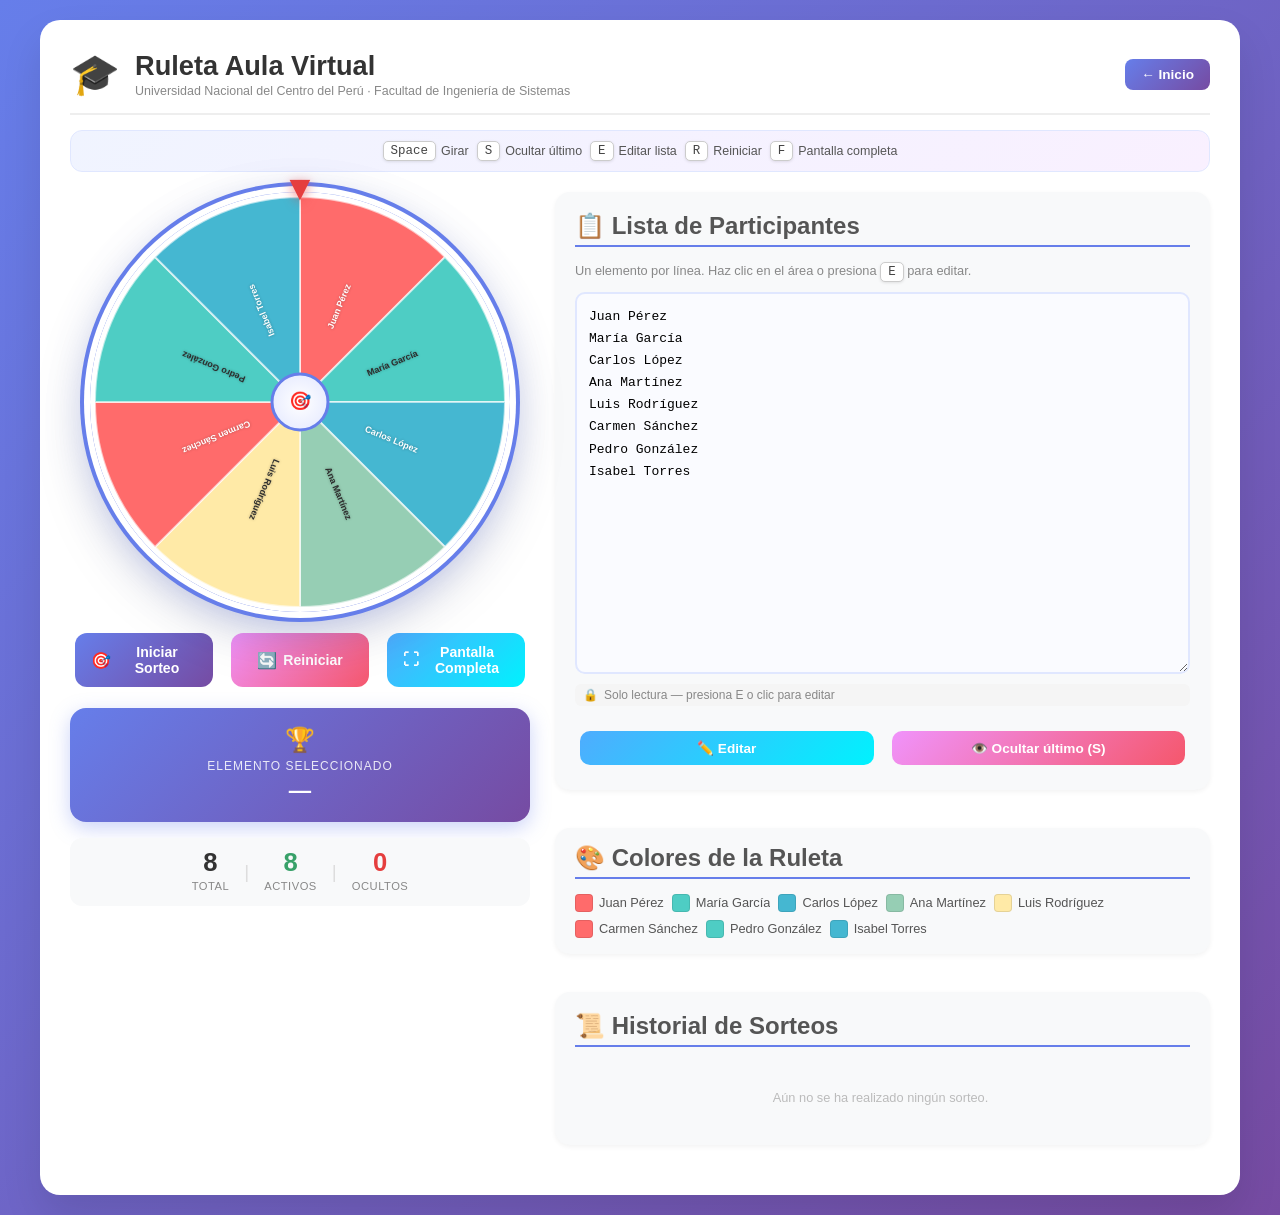
==== ruleta.html @ 3b52b74c "RULETA" ====
<!DOCTYPE html>
<html lang="es">
<head>
    <meta charset="UTF-8">
    <meta name="viewport" content="width=device-width, initial-scale=1.0">
    <title>Ruleta Aula Virtual - UNCP</title>
    <link rel="stylesheet" href="css/style.css">
    <link rel="stylesheet" href="css/ruleta.css">
</head>
<body>
    <div class="container" id="contenedorPrincipal">

        <!-- ENCABEZADO -->
        <header class="encabezado">
            <div class="encabezado-logo">🎓</div>
            <div class="encabezado-texto">
                <h1>Ruleta Aula Virtual</h1>
                <p class="subtitle">Universidad Nacional del Centro del Perú · Facultad de Ingeniería de Sistemas</p>
            </div>
            <a href="index.html" class="btn-volver" title="Volver al inicio">← Inicio</a>
        </header>

        <!-- ATAJOS DE TECLADO -->
        <div class="panel-atajos">
            <span class="atajo"><kbd>Space</kbd> Girar</span>
            <span class="atajo"><kbd>S</kbd> Ocultar último</span>
            <span class="atajo"><kbd>E</kbd> Editar lista</span>
            <span class="atajo"><kbd>R</kbd> Reiniciar</span>
            <span class="atajo"><kbd>F</kbd> Pantalla completa</span>
        </div>

        <!-- LAYOUT PRINCIPAL -->
        <div class="layout-principal">

            <!-- COLUMNA IZQUIERDA: Ruleta -->
            <section class="columna-ruleta">
                <div class="ruleta-contenedor" id="contenedorRuleta" title="Haz clic para girar">
                    <!-- El triángulo indicador (puntero rojo) -->
                    <div class="puntero-triangulo" id="punteroTriangulo">▼</div>
                    <!-- Canvas de la ruleta -->
                    <canvas id="canvasRuleta" width="420" height="420"></canvas>
                    <!-- Overlay de clic -->
                    <div class="ruleta-overlay" id="overlayRuleta">
                        <span class="ruleta-overlay-icono">▶</span>
                    </div>
                </div>

                <!-- Botones de control -->
                <div class="controles-ruleta">
                    <button id="btnIniciar" class="btn-girar" onclick="iniciarGiro()">
                        <span class="btn-icono">🎯</span> Iniciar Sorteo
                    </button>
                    <button id="btnReiniciar" class="btn-reiniciar button-secondary" onclick="reiniciarRuleta()">
                        <span class="btn-icono">🔄</span> Reiniciar
                    </button>
                    <button id="btnPantallaCompleta" class="btn-pantalla button-info" onclick="alternarPantallaCompleta()">
                        <span class="btn-icono">⛶</span> Pantalla Completa
                    </button>
                </div>

                <!-- Panel de resultado -->
                <div class="panel-resultado" id="panelResultado">
                    <div class="resultado-icono">🏆</div>
                    <div class="resultado-etiqueta">Elemento Seleccionado</div>
                    <div class="resultado-nombre" id="textoResultado">—</div>
                </div>

                <!-- Contador de elementos -->
                <div class="panel-contador">
                    <div class="contador-item">
                        <span class="contador-num" id="numTotal">0</span>
                        <span class="contador-lbl">Total</span>
                    </div>
                    <div class="contador-separador">|</div>
                    <div class="contador-item">
                        <span class="contador-num contador-activos" id="numActivos">0</span>
                        <span class="contador-lbl">Activos</span>
                    </div>
                    <div class="contador-separador">|</div>
                    <div class="contador-item">
                        <span class="contador-num contador-ocultos" id="numOcultos">0</span>
                        <span class="contador-lbl">Ocultos</span>
                    </div>
                </div>
            </section>

            <!-- COLUMNA DERECHA: Lista de elementos -->
            <section class="columna-lista">
                <div class="card">
                    <h2>📋 Lista de Participantes</h2>
                    <p class="instruccion-textarea">
                        Un elemento por línea. Haz clic en el área o presiona <kbd>E</kbd> para editar.
                    </p>

                    <div class="form-group">
                        <div class="textarea-wrapper" id="wrapperTextarea">
                            <textarea
                                id="textareaElementos"
                                rows="16"
                                placeholder="Ingresa un nombre por línea:&#10;Juan Pérez&#10;María García&#10;Carlos López&#10;..."
                                readonly
                                onclick="habilitarEdicion()"
                            ></textarea>
                            <div class="textarea-estado" id="estadoTextarea">
                                <span id="iconoEstado">🔒</span>
                                <span id="textoEstado">Solo lectura — presiona E o clic para editar</span>
                            </div>
                        </div>
                    </div>

                    <div class="botones-lista">
                        <button onclick="habilitarEdicion()" class="button-info" title="Tecla E">
                            ✏️ Editar
                        </button>
                        <button onclick="ocultarUltimoSorteado()" class="button-secondary" title="Tecla S">
                            👁️ Ocultar último (S)
                        </button>
                    </div>
                </div>

                <!-- Leyenda de colores -->
                <div class="card card-leyenda">
                    <h2>🎨 Colores de la Ruleta</h2>
                    <div class="leyenda-colores" id="leyendaColores">
                        <!-- Se genera dinámicamente -->
                    </div>
                </div>

                <!-- Historial de sorteos -->
                <div class="card card-historial">
                    <h2>📜 Historial de Sorteos</h2>
                    <div class="historial-lista" id="historialLista">
                        <p class="historial-vacio">Aún no se ha realizado ningún sorteo.</p>
                    </div>
                </div>
            </section>
        </div>
    </div>

    <!-- Modal de resultado animado -->
    <div class="modal-resultado" id="modalResultado">
        <div class="modal-contenido" id="modalContenido">
            <div class="modal-confeti" id="modalConfeti">🎉</div>
            <div class="modal-titulo">¡Elemento Seleccionado!</div>
            <div class="modal-nombre" id="modalNombre"></div>
            <button class="modal-cerrar" onclick="cerrarModal()">Continuar →</button>
        </div>
    </div>

    <script src="js/ruleta.js"></script>
</body>
</html>
---- css/style.css ----
/* =========================================== */
/* ESTILOS GLOBALES COMPARTIDOS                */
/* Proyecto: Ruleta y Sorteo de Equipos        */
/* =========================================== */

/* Reset básico y configuración global */
* {
    margin: 0;
    padding: 0;
    box-sizing: border-box;
}

body {
    font-family: 'Segoe UI', Tahoma, Geneva, Verdana, sans-serif;
    background: linear-gradient(135deg, #667eea 0%, #764ba2 100%);
    min-height: 100vh;
    display: flex;
    justify-content: center;
    align-items: center;
    padding: 20px;
}

/* Contenedor principal de cada aplicación */
.container {
    max-width: 1200px;
    width: 100%;
    background: white;
    border-radius: 20px;
    box-shadow: 0 20px 40px rgba(0, 0, 0, 0.1);
    overflow: hidden;
    padding: 30px;
    transition: all 0.3s ease;
}

/* Títulos principales */
h1 {
    text-align: center;
    color: #333;
    margin-bottom: 10px;
    font-size: 2rem;
}

h2 {
    color: #555;
    margin-bottom: 15px;
    font-size: 1.5rem;
    border-bottom: 2px solid #667eea;
    padding-bottom: 5px;
}

/* Subtítulos */
.subtitle {
    text-align: center;
    color: #666;
    margin-bottom: 30px;
    font-size: 0.9rem;
}

/* =========================================== */
/* COMPONENTES DE FORMULARIO                   */
/* =========================================== */

textarea {
    width: 100%;
    padding: 12px;
    border: 2px solid #ddd;
    border-radius: 10px;
    font-size: 14px;
    font-family: monospace;
    resize: vertical;
    transition: border-color 0.3s, box-shadow 0.3s;
}

textarea:focus {
    outline: none;
    border-color: #667eea;
    box-shadow: 0 0 0 3px rgba(102, 126, 234, 0.1);
}

/* Grupos de formulario */
.form-group {
    margin-bottom: 20px;
}

.form-group label {
    display: block;
    margin-bottom: 8px;
    font-weight: 600;
    color: #333;
}

/* Botones generales */
button {
    background: linear-gradient(135deg, #667eea 0%, #764ba2 100%);
    color: white;
    border: none;
    padding: 12px 24px;
    border-radius: 10px;
    font-size: 16px;
    font-weight: 600;
    cursor: pointer;
    transition: transform 0.2s, box-shadow 0.2s;
    margin: 5px;
}

button:hover {
    transform: translateY(-2px);
    box-shadow: 0 5px 15px rgba(0, 0, 0, 0.2);
}

button:active {
    transform: translateY(0);
}

/* Botones secundarios */
.button-secondary {
    background: linear-gradient(135deg, #f093fb 0%, #f5576c 100%);
}

.button-info {
    background: linear-gradient(135deg, #4facfe 0%, #00f2fe 100%);
}

/* =========================================== */
/* TARJETAS Y PANELES                          */
/* =========================================== */

.card {
    background: #f8f9fa;
    border-radius: 15px;
    padding: 20px;
    margin-bottom: 20px;
    box-shadow: 0 2px 5px rgba(0, 0, 0, 0.05);
}

/* Grid responsivo para equipos */
.teams-grid {
    display: grid;
    grid-template-columns: repeat(auto-fill, minmax(300px, 1fr));
    gap: 20px;
    margin-top: 20px;
}

/* =========================================== */
/* UTILIDADES                                  */
/* =========================================== */

.text-center {
    text-align: center;
}

.mt-20 {
    margin-top: 20px;
}

.mb-20 {
    margin-bottom: 20px;
}

.hidden {
    display: none;
}

/* Indicadores y badges */
.badge {
    display: inline-block;
    padding: 5px 10px;
    border-radius: 20px;
    font-size: 12px;
    font-weight: bold;
}

/* Mensajes de alerta y éxito */
.alert {
    padding: 15px;
    border-radius: 10px;
    margin-bottom: 20px;
}

.alert-success {
    background: #d4edda;
    color: #155724;
    border: 1px solid #c3e6cb;
}

.alert-info {
    background: #d1ecf1;
    color: #0c5460;
    border: 1px solid #bee5eb;
}

/* =========================================== */
/* RESPONSIVE                                  */
/* =========================================== */

@media (max-width: 768px) {
    .container {
        padding: 15px;
    }

    h1 {
        font-size: 1.5rem;
    }

    button {
        padding: 10px 16px;
        font-size: 14px;
        width: 100%;
        margin: 5px 0;
    }

    .teams-grid {
        grid-template-columns: 1fr;
    }
}

/* Modo de pantalla completa */
:-webkit-full-screen {
    background: white;
}

:fullscreen {
    background: white;
}

:fullscreen .container {
    max-width: 100%;
    height: 100%;
    border-radius: 0;
}
---- css/ruleta.css ----
/* =========================================== */
/* ESTILOS ESPECÍFICOS - RULETA                 */
/* Proyecto: Ruleta Aula Virtual - UNCP         */
/* =========================================== */

/* ---- ENCABEZADO ---- */
.encabezado {
    display: flex;
    align-items: center;
    gap: 15px;
    margin-bottom: 15px;
    padding-bottom: 15px;
    border-bottom: 2px solid #eee;
    flex-wrap: wrap;
}
.encabezado-logo {
    font-size: 2.5rem;
    line-height: 1;
}
.encabezado-texto {
    flex: 1;
}
.encabezado-texto h1 {
    text-align: left;
    margin-bottom: 2px;
    font-size: 1.7rem;
}
.encabezado-texto .subtitle {
    text-align: left;
    margin-bottom: 0;
    font-size: 0.78rem;
    color: #888;
}
.btn-volver {
    background: linear-gradient(135deg, #667eea, #764ba2);
    color: white;
    padding: 8px 16px;
    border-radius: 8px;
    text-decoration: none;
    font-size: 0.85rem;
    font-weight: 600;
    transition: transform 0.2s, box-shadow 0.2s;
}
.btn-volver:hover {
    transform: translateY(-2px);
    box-shadow: 0 4px 12px rgba(102,126,234,0.35);
}

/* ---- PANEL DE ATAJOS ---- */
.panel-atajos {
    display: flex;
    flex-wrap: wrap;
    gap: 8px;
    justify-content: center;
    margin-bottom: 20px;
    padding: 10px 15px;
    background: linear-gradient(135deg, #f0f4ff, #f9f0ff);
    border-radius: 12px;
    border: 1px solid #e0e7ff;
}
.atajo {
    font-size: 0.78rem;
    color: #555;
    display: flex;
    align-items: center;
    gap: 5px;
}
kbd {
    display: inline-block;
    padding: 2px 7px;
    background: white;
    border: 1.5px solid #ccc;
    border-radius: 5px;
    font-family: monospace;
    font-size: 0.78rem;
    box-shadow: 0 1px 3px rgba(0,0,0,0.1);
    color: #444;
}

/* ---- LAYOUT ---- */
.layout-principal {
    display: grid;
    grid-template-columns: 460px 1fr;
    gap: 25px;
    align-items: start;
}

/* ---- COLUMNA RULETA ---- */
.columna-ruleta {
    display: flex;
    flex-direction: column;
    align-items: center;
    gap: 16px;
}

/* ---- CONTENEDOR DE LA RULETA ---- */
.ruleta-contenedor {
    position: relative;
    width: 420px;
    height: 420px;
    cursor: pointer;
    border-radius: 50%;
    box-shadow:
        0 0 0 6px #fff,
        0 0 0 10px #667eea,
        0 10px 40px rgba(102, 126, 234, 0.4),
        0 20px 60px rgba(0,0,0,0.15);
    transition: box-shadow 0.3s;
    user-select: none;
}
.ruleta-contenedor:hover {
    box-shadow:
        0 0 0 6px #fff,
        0 0 0 10px #764ba2,
        0 10px 50px rgba(118, 75, 162, 0.5),
        0 20px 60px rgba(0,0,0,0.2);
}
.ruleta-contenedor:hover .ruleta-overlay {
    opacity: 1;
}

#canvasRuleta {
    display: block;
    width: 420px;
    height: 420px;
    border-radius: 50%;
}

/* Puntero triangular rojo */
.puntero-triangulo {
    position: absolute;
    top: -22px;
    left: 50%;
    transform: translateX(-50%);
    font-size: 2.2rem;
    color: #e53e3e;
    z-index: 10;
    line-height: 1;
    filter: drop-shadow(0 3px 6px rgba(229,62,62,0.6));
    pointer-events: none;
    animation: latidoPuntero 1.5s ease-in-out infinite;
}
@keyframes latidoPuntero {
    0%, 100% { transform: translateX(-50%) translateY(0); }
    50% { transform: translateX(-50%) translateY(-3px); }
}

/* Overlay de "clic para girar" */
.ruleta-overlay {
    position: absolute;
    inset: 0;
    border-radius: 50%;
    background: rgba(0,0,0,0.12);
    display: flex;
    align-items: center;
    justify-content: center;
    opacity: 0;
    transition: opacity 0.25s;
    pointer-events: none;
}
.ruleta-overlay-icono {
    font-size: 3rem;
    color: white;
    filter: drop-shadow(0 2px 8px rgba(0,0,0,0.4));
}

/* Animación de giro */
#canvasRuleta.girando {
    animation: none; /* controlado por JS */
}

/* ---- CONTROLES ---- */
.controles-ruleta {
    display: flex;
    flex-wrap: wrap;
    gap: 8px;
    justify-content: center;
    width: 100%;
}
.controles-ruleta button {
    flex: 1;
    min-width: 110px;
    padding: 11px 16px;
    font-size: 0.88rem;
    border-radius: 12px;
    display: flex;
    align-items: center;
    justify-content: center;
    gap: 6px;
}
.btn-icono { font-size: 1rem; }

/* ---- PANEL RESULTADO ---- */
.panel-resultado {
    width: 100%;
    background: linear-gradient(135deg, #667eea 0%, #764ba2 100%);
    border-radius: 16px;
    padding: 18px 20px;
    text-align: center;
    color: white;
    min-height: 90px;
    display: flex;
    flex-direction: column;
    align-items: center;
    justify-content: center;
    gap: 5px;
    box-shadow: 0 6px 20px rgba(102,126,234,0.35);
    transition: transform 0.3s;
}
.panel-resultado.animado {
    animation: pulsoResultado 0.5s ease;
}
@keyframes pulsoResultado {
    0%   { transform: scale(0.95); }
    50%  { transform: scale(1.04); }
    100% { transform: scale(1); }
}
.resultado-icono { font-size: 1.5rem; }
.resultado-etiqueta { font-size: 0.75rem; opacity: 0.85; letter-spacing: 1px; text-transform: uppercase; }
.resultado-nombre {
    font-size: 1.4rem;
    font-weight: 700;
    word-break: break-word;
    max-width: 100%;
}

/* ---- CONTADOR ---- */
.panel-contador {
    display: flex;
    align-items: center;
    gap: 15px;
    background: #f8f9fa;
    border-radius: 12px;
    padding: 12px 20px;
    width: 100%;
    justify-content: center;
}
.contador-item { text-align: center; }
.contador-num {
    display: block;
    font-size: 1.6rem;
    font-weight: 700;
    color: #333;
    line-height: 1;
}
.contador-activos { color: #38a169; }
.contador-ocultos { color: #e53e3e; }
.contador-lbl { font-size: 0.7rem; color: #888; text-transform: uppercase; letter-spacing: 0.5px; }
.contador-separador { color: #ddd; font-size: 1.2rem; }

/* ---- COLUMNA LISTA ---- */
.columna-lista {
    display: flex;
    flex-direction: column;
    gap: 18px;
}

/* ---- TEXTAREA ---- */
.instruccion-textarea {
    font-size: 0.8rem;
    color: #888;
    margin-bottom: 10px;
}
.textarea-wrapper {
    position: relative;
}
#textareaElementos {
    font-size: 13px;
    line-height: 1.7;
    background: #fafbff;
    border: 2px solid #e0e7ff;
    border-radius: 10px;
    transition: border-color 0.3s, background 0.3s;
    cursor: default;
}
#textareaElementos:not([readonly]) {
    cursor: text;
    background: #fff;
    border-color: #667eea;
}
#textareaElementos:focus {
    outline: none;
    border-color: #667eea;
    box-shadow: 0 0 0 3px rgba(102,126,234,0.12);
}

/* Elementos ocultos se marcan en el textarea con clase gris */
.linea-oculta {
    background: #bbb !important;
    color: #777;
    text-decoration: line-through;
}

/* Estado del textarea */
.textarea-estado {
    display: flex;
    align-items: center;
    gap: 6px;
    margin-top: 6px;
    font-size: 0.75rem;
    color: #888;
    padding: 4px 8px;
    background: #f5f5f5;
    border-radius: 6px;
    transition: background 0.3s, color 0.3s;
}
.textarea-estado.editando {
    background: #e6f0ff;
    color: #3056c7;
}

/* Botones de lista */
.botones-lista {
    display: flex;
    gap: 8px;
    flex-wrap: wrap;
}
.botones-lista button {
    flex: 1;
    font-size: 0.85rem;
    padding: 9px 14px;
    border-radius: 10px;
}

/* ---- LEYENDA DE COLORES ---- */
.card-leyenda { padding: 16px 20px; }
.leyenda-colores {
    display: flex;
    flex-wrap: wrap;
    gap: 8px;
    margin-top: 8px;
}
.leyenda-item {
    display: flex;
    align-items: center;
    gap: 6px;
    font-size: 0.8rem;
    color: #555;
    max-width: 100%;
    overflow: hidden;
}
.leyenda-color {
    width: 18px;
    height: 18px;
    border-radius: 4px;
    flex-shrink: 0;
    border: 1px solid rgba(0,0,0,0.1);
}
.leyenda-nombre {
    white-space: nowrap;
    overflow: hidden;
    text-overflow: ellipsis;
    max-width: 120px;
}

/* ---- HISTORIAL ---- */
.card-historial { max-height: 240px; overflow: hidden; display: flex; flex-direction: column; }
.card-historial h2 { flex-shrink: 0; }
.historial-lista {
    overflow-y: auto;
    flex: 1;
    margin-top: 8px;
    padding-right: 4px;
}
.historial-lista::-webkit-scrollbar { width: 4px; }
.historial-lista::-webkit-scrollbar-track { background: #f0f0f0; border-radius: 2px; }
.historial-lista::-webkit-scrollbar-thumb { background: #ccc; border-radius: 2px; }
.historial-vacio { font-size: 0.8rem; color: #bbb; text-align: center; padding: 20px 0; }
.historial-entrada {
    display: flex;
    align-items: center;
    gap: 8px;
    padding: 6px 10px;
    border-radius: 8px;
    margin-bottom: 5px;
    font-size: 0.82rem;
    background: #f8f9fa;
    border-left: 3px solid #667eea;
    animation: entradaHistorial 0.3s ease;
}
@keyframes entradaHistorial {
    from { opacity: 0; transform: translateX(-10px); }
    to   { opacity: 1; transform: translateX(0); }
}
.historial-num {
    font-weight: 700;
    color: #667eea;
    min-width: 22px;
}
.historial-color {
    width: 12px;
    height: 12px;
    border-radius: 3px;
    flex-shrink: 0;
}
.historial-texto {
    flex: 1;
    overflow: hidden;
    text-overflow: ellipsis;
    white-space: nowrap;
}

/* ---- MODAL DE RESULTADO ---- */
.modal-resultado {
    display: none;
    position: fixed;
    inset: 0;
    background: rgba(0,0,0,0.6);
    z-index: 1000;
    align-items: center;
    justify-content: center;
    backdrop-filter: blur(4px);
}
.modal-resultado.visible {
    display: flex;
    animation: aparecerModal 0.35s ease;
}
@keyframes aparecerModal {
    from { opacity: 0; transform: scale(0.8); }
    to   { opacity: 1; transform: scale(1); }
}
.modal-contenido {
    background: white;
    border-radius: 24px;
    padding: 45px 50px;
    text-align: center;
    max-width: 420px;
    width: 90%;
    box-shadow: 0 30px 80px rgba(0,0,0,0.3);
    position: relative;
}
.modal-confeti {
    font-size: 3rem;
    margin-bottom: 12px;
    animation: reboteConfeti 0.8s ease infinite alternate;
}
@keyframes reboteConfeti {
    from { transform: translateY(0) rotate(-5deg); }
    to   { transform: translateY(-10px) rotate(5deg); }
}
.modal-titulo {
    font-size: 0.85rem;
    text-transform: uppercase;
    letter-spacing: 2px;
    color: #888;
    margin-bottom: 12px;
}
.modal-nombre {
    font-size: 2rem;
    font-weight: 800;
    color: #333;
    word-break: break-word;
    margin-bottom: 24px;
    background: linear-gradient(135deg, #667eea, #764ba2);
    -webkit-background-clip: text;
    -webkit-text-fill-color: transparent;
    background-clip: text;
}
.modal-cerrar {
    background: linear-gradient(135deg, #667eea, #764ba2);
    color: white;
    border: none;
    padding: 12px 35px;
    border-radius: 50px;
    font-size: 1rem;
    font-weight: 700;
    cursor: pointer;
    transition: transform 0.2s, box-shadow 0.2s;
    margin: 0;
}
.modal-cerrar:hover {
    transform: translateY(-2px);
    box-shadow: 0 8px 25px rgba(102,126,234,0.5);
}

/* ---- ESTADO GIRANDO ---- */
.ruleta-contenedor.en-giro {
    pointer-events: none;
}
.ruleta-contenedor.en-giro .ruleta-overlay {
    opacity: 0 !important;
}
#btnIniciar:disabled {
    opacity: 0.6;
    cursor: not-allowed;
    transform: none !important;
}

/* ---- RESPONSIVE ---- */
@media (max-width: 900px) {
    .layout-principal {
        grid-template-columns: 1fr;
    }
    .columna-ruleta {
        align-items: center;
    }
    .ruleta-contenedor,
    #canvasRuleta {
        width: 340px;
        height: 340px;
    }
}
@media (max-width: 480px) {
    .ruleta-contenedor,
    #canvasRuleta {
        width: 280px;
        height: 280px;
    }
    .encabezado-texto h1 { font-size: 1.2rem; }
    .panel-atajos { display: none; }
}

/* ---- PANTALLA COMPLETA ---- */
:fullscreen #contenedorPrincipal,
:-webkit-full-screen #contenedorPrincipal {
    max-width: 100vw;
    height: 100vh;
    overflow-y: auto;
    border-radius: 0;
}
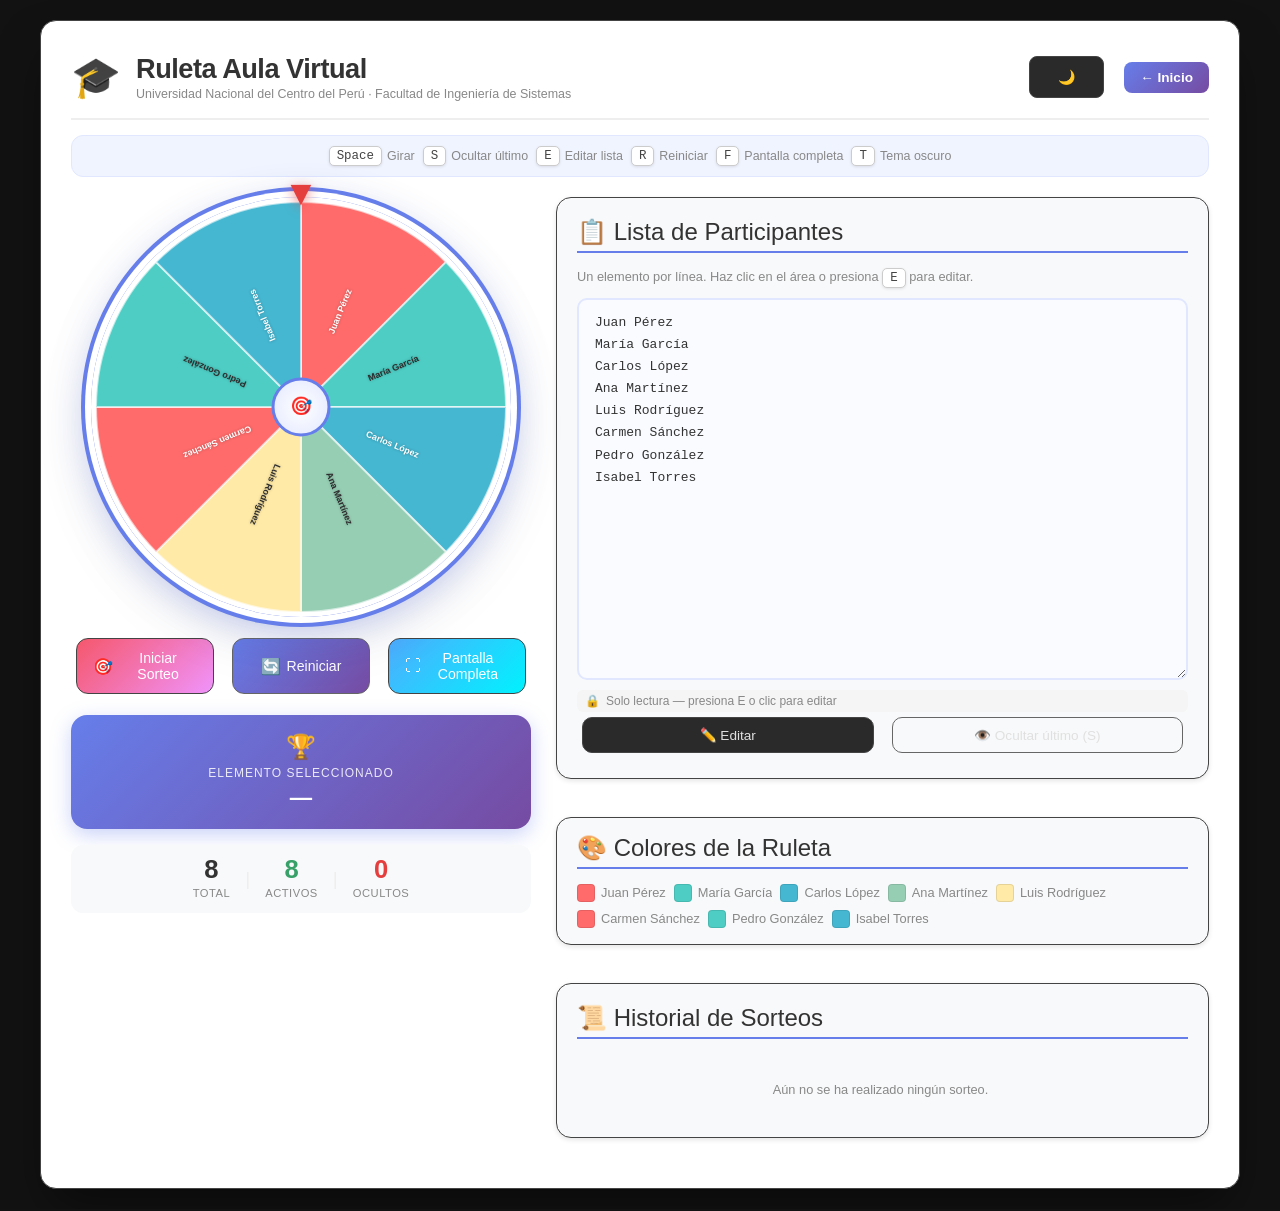
==== commit e6374348: "ruletacolor" ====
--- a/ruleta.html
+++ b/ruleta.html
@@ -17,6 +17,9 @@
                 <h1>Ruleta Aula Virtual</h1>
                 <p class="subtitle">Universidad Nacional del Centro del Perú · Facultad de Ingeniería de Sistemas</p>
             </div>
+            <button id="btnTema" class="btn-tema" onclick="alternarTema()" title="Alternar modo oscuro (Tecla T)">
+                <span id="iconoTema">🌙</span>
+            </button>
             <a href="index.html" class="btn-volver" title="Volver al inicio">← Inicio</a>
         </header>
 
@@ -27,6 +30,7 @@
             <span class="atajo"><kbd>E</kbd> Editar lista</span>
             <span class="atajo"><kbd>R</kbd> Reiniciar</span>
             <span class="atajo"><kbd>F</kbd> Pantalla completa</span>
+            <span class="atajo"><kbd>T</kbd> Tema oscuro</span>
         </div>
 
         <!-- LAYOUT PRINCIPAL -->
--- a/css/style.css
+++ b/css/style.css
@@ -1,5 +1,5 @@
 /* =========================================== */
-/* ESTILOS GLOBALES COMPARTIDOS                */
+/* ESTILOS GLOBALES - ESCALA DE GRISES OSCUROS */
 /* Proyecto: Ruleta y Sorteo de Equipos        */
 /* =========================================== */
 
@@ -11,8 +11,8 @@
 }
 
 body {
-    font-family: 'Segoe UI', Tahoma, Geneva, Verdana, sans-serif;
-    background: linear-gradient(135deg, #667eea 0%, #764ba2 100%);
+    font-family: 'Segoe UI', 'Inter', 'SF Pro Text', -apple-system, BlinkMacSystemFont, 'Roboto', sans-serif;
+    background: #121212;
     min-height: 100vh;
     display: flex;
     justify-content: center;
@@ -24,9 +24,10 @@
 .container {
     max-width: 1200px;
     width: 100%;
-    background: white;
-    border-radius: 20px;
-    box-shadow: 0 20px 40px rgba(0, 0, 0, 0.1);
+    background: #1a1a1a;
+    border-radius: 16px;
+    border: 1px solid #444444;
+    box-shadow: 0 25px 50px -12px rgba(0, 0, 0, 0.5);
     overflow: hidden;
     padding: 30px;
     transition: all 0.3s ease;
@@ -35,23 +36,26 @@
 /* Títulos principales */
 h1 {
     text-align: center;
-    color: #333;
+    color: #E0E0E0;
     margin-bottom: 10px;
     font-size: 2rem;
+    font-weight: 600;
+    letter-spacing: -0.5px;
 }
 
 h2 {
-    color: #555;
+    color: #E0E0E0;
     margin-bottom: 15px;
     font-size: 1.5rem;
-    border-bottom: 2px solid #667eea;
+    border-bottom: 2px solid #444444;
     padding-bottom: 5px;
+    font-weight: 500;
 }
 
 /* Subtítulos */
 .subtitle {
     text-align: center;
-    color: #666;
+    color: #B0B0B0;
     margin-bottom: 30px;
     font-size: 0.9rem;
 }
@@ -60,65 +64,83 @@
 /* COMPONENTES DE FORMULARIO                   */
 /* =========================================== */
 
+textarea, input, select {
+    width: 100%;
+    padding: 12px 16px;
+    background: #121212;
+    border: 1px solid #444444;
+    border-radius: 8px;
+    font-size: 14px;
+    font-family: 'JetBrains Mono', 'Fira Code', monospace;
+    color: #E0E0E0;
+    transition: all 0.2s ease;
+}
+
 textarea {
-    width: 100%;
-    padding: 12px;
-    border: 2px solid #ddd;
-    border-radius: 10px;
-    font-size: 14px;
-    font-family: monospace;
     resize: vertical;
-    transition: border-color 0.3s, box-shadow 0.3s;
-}
-
-textarea:focus {
+}
+
+textarea:focus, input:focus, select:focus {
     outline: none;
-    border-color: #667eea;
-    box-shadow: 0 0 0 3px rgba(102, 126, 234, 0.1);
-}
-
-/* Grupos de formulario */
-.form-group {
-    margin-bottom: 20px;
-}
-
+    border-color: #888888;
+    box-shadow: 0 0 0 2px rgba(136, 136, 136, 0.2);
+    background: #0e0e0e;
+}
+
+/* Labels */
 .form-group label {
     display: block;
     margin-bottom: 8px;
-    font-weight: 600;
-    color: #333;
-}
-
-/* Botones generales */
-button {
-    background: linear-gradient(135deg, #667eea 0%, #764ba2 100%);
-    color: white;
-    border: none;
-    padding: 12px 24px;
-    border-radius: 10px;
-    font-size: 16px;
-    font-weight: 600;
+    font-weight: 500;
+    color: #B0B0B0;
+    font-size: 0.85rem;
+    letter-spacing: 0.3px;
+}
+
+/* Small text */
+small {
+    color: #888888;
+    font-size: 0.75rem;
+    display: block;
+    margin-top: 5px;
+}
+
+/* =========================================== */
+/* BOTONES - ESTILO GRIS OSCURO               */
+/* =========================================== */
+
+button, .button-secondary {
+    background: #2a2a2a;
+    color: #E0E0E0;
+    border: 1px solid #444444;
+    padding: 12px 28px;
+    border-radius: 8px;
+    font-size: 14px;
+    font-weight: 500;
     cursor: pointer;
-    transition: transform 0.2s, box-shadow 0.2s;
+    transition: all 0.2s ease;
     margin: 5px;
-}
-
-button:hover {
-    transform: translateY(-2px);
-    box-shadow: 0 5px 15px rgba(0, 0, 0, 0.2);
-}
-
-button:active {
+    font-family: inherit;
+}
+
+button:hover, .button-secondary:hover {
+    background: #3a3a3a;
+    border-color: #666666;
+    transform: translateY(-1px);
+}
+
+button:active, .button-secondary:active {
     transform: translateY(0);
 }
 
-/* Botones secundarios */
+/* Botón secundario (estilo outline) */
 .button-secondary {
-    background: linear-gradient(135deg, #f093fb 0%, #f5576c 100%);
-}
-
-.button-info {
-    background: linear-gradient(135deg, #4facfe 0%, #00f2fe 100%);
+    background: transparent;
+    border: 1px solid #666666;
+}
+
+.button-secondary:hover {
+    background: rgba(136, 136, 136, 0.1);
 }
 
 /* =========================================== */
@@ -126,19 +148,16 @@
 /* =========================================== */
 
 .card {
-    background: #f8f9fa;
-    border-radius: 15px;
+    background: #1a1a1a;
+    border-radius: 12px;
     padding: 20px;
     margin-bottom: 20px;
-    box-shadow: 0 2px 5px rgba(0, 0, 0, 0.05);
-}
-
-/* Grid responsivo para equipos */
-.teams-grid {
-    display: grid;
-    grid-template-columns: repeat(auto-fill, minmax(300px, 1fr));
-    gap: 20px;
-    margin-top: 20px;
+    border: 1px solid #444444;
+    transition: all 0.3s ease;
+}
+
+.card:hover {
+    border-color: #666666;
 }
 
 /* =========================================== */
@@ -161,32 +180,50 @@
     display: none;
 }
 
-/* Indicadores y badges */
-.badge {
-    display: inline-block;
-    padding: 5px 10px;
-    border-radius: 20px;
-    font-size: 12px;
-    font-weight: bold;
-}
-
-/* Mensajes de alerta y éxito */
+/* =========================================== */
+/* MENSAJES Y ALERTAS                          */
+/* =========================================== */
+
 .alert {
-    padding: 15px;
+    padding: 14px 20px;
+    border-radius: 8px;
+    margin-bottom: 20px;
+    font-size: 14px;
+}
+
+.alert-success {
+    background: #1a2a1a;
+    color: #a0c0a0;
+    border: 1px solid #2a4a2a;
+}
+
+.alert-info {
+    background: #1a1a2a;
+    color: #a0a0c0;
+    border: 1px solid #2a2a4a;
+}
+
+/* =========================================== */
+/* SCROLLBAR PERSONALIZADO                     */
+/* =========================================== */
+
+::-webkit-scrollbar {
+    width: 8px;
+    height: 8px;
+}
+
+::-webkit-scrollbar-track {
+    background: #1a1a1a;
     border-radius: 10px;
-    margin-bottom: 20px;
-}
-
-.alert-success {
-    background: #d4edda;
-    color: #155724;
-    border: 1px solid #c3e6cb;
-}
-
-.alert-info {
-    background: #d1ecf1;
-    color: #0c5460;
-    border: 1px solid #bee5eb;
+}
+
+::-webkit-scrollbar-thumb {
+    background: #444444;
+    border-radius: 10px;
+}
+
+::-webkit-scrollbar-thumb:hover {
+    background: #666666;
 }
 
 /* =========================================== */
@@ -195,36 +232,40 @@
 
 @media (max-width: 768px) {
     .container {
-        padding: 15px;
+        padding: 20px;
     }
 
     h1 {
         font-size: 1.5rem;
     }
 
-    button {
-        padding: 10px 16px;
-        font-size: 14px;
+    button, .button-secondary {
+        padding: 10px 20px;
+        font-size: 12px;
         width: 100%;
         margin: 5px 0;
     }
-
-    .teams-grid {
-        grid-template-columns: 1fr;
-    }
-}
-
-/* Modo de pantalla completa */
+    
+    .card {
+        padding: 15px;
+    }
+}
+
+/* =========================================== */
+/* MODO PANTALLA COMPLETA                      */
+/* =========================================== */
+
 :-webkit-full-screen {
-    background: white;
+    background: #121212;
 }
 
 :fullscreen {
-    background: white;
+    background: #121212;
 }
 
 :fullscreen .container {
-    max-width: 100%;
-    height: 100%;
+    max-width: 95%;
+    height: auto;
+    min-height: 90vh;
     border-radius: 0;
 }
--- a/css/ruleta.css
+++ b/css/ruleta.css
@@ -1,7 +1,82 @@
 /* =========================================== */
 /* ESTILOS ESPECÍFICOS - RULETA                 */
 /* Proyecto: Ruleta Aula Virtual - UNCP         */
+/* Modo: Claro + Oscuro (paleta personalizada)  */
 /* =========================================== */
+
+/* ---- VARIABLES DE COLOR (MODO CLARO POR DEFECTO) ---- */
+:root {
+    --bg-principal: #ffffff;
+    --bg-card: #f8f9fa;
+    --bg-card-alt: #f0f4ff;
+    --texto-principal: #333333;
+    --texto-secundario: #888888;
+    --borde: #eeeeee;
+    --borde-fuerte: #e0e7ff;
+    --acento: #667eea;
+    --acento-hover: #764ba2;
+    --sombra: rgba(0, 0, 0, 0.1);
+    --textarea-bg: #fafbff;
+    --textarea-border: #e0e7ff;
+    --textarea-focus: #667eea;
+    --chip-bg: #f0f0f5;
+    --chip-border: #ddd;
+    --kbd-bg: white;
+    --kbd-border: #ccc;
+    --kbd-texto: #444;
+    --badge-bg: #f8f9fa;
+    --overlay-giro: rgba(0, 0, 0, 0.12);
+    --resultado-gradiente1: #667eea;
+    --resultado-gradiente2: #764ba2;
+    --btn-gradiente1: #667eea;
+    --btn-gradiente2: #764ba2;
+    --texto-claro: #ffffff;
+    --historial-bg: #f8f9fa;
+    --historial-border: #667eea;
+    --contador-bg: #f8f9fa;
+    --estado-textarea-bg: #f5f5f5;
+}
+
+/* ---- MODO OSCURO (se activa con clase .tema-oscuro en <body>) ---- */
+body.tema-oscuro {
+    --bg-principal: #121212;
+    --bg-card: #1e1e1e;
+    --bg-card-alt: #2a2a2a;
+    --texto-principal: #E0E0E0;
+    --texto-secundario: #B0B0B0;
+    --borde: #444444;
+    --borde-fuerte: #444444;
+    --acento: #888888;
+    --acento-hover: #aaaaaa;
+    --sombra: rgba(0, 0, 0, 0.4);
+    --textarea-bg: #1a1a1a;
+    --textarea-border: #444444;
+    --textarea-focus: #888888;
+    --chip-bg: #2a2a2a;
+    --chip-border: #444444;
+    --kbd-bg: #2a2a2a;
+    --kbd-border: #555555;
+    --kbd-texto: #cccccc;
+    --badge-bg: #1e1e1e;
+    --overlay-giro: rgba(255, 255, 255, 0.08);
+    --resultado-gradiente1: #888888;
+    --resultado-gradiente2: #666666;
+    --btn-gradiente1: #888888;
+    --btn-gradiente2: #666666;
+    --texto-claro: #E0E0E0;
+    --historial-bg: #1e1e1e;
+    --historial-border: #888888;
+    --contador-bg: #1e1e1e;
+    --estado-textarea-bg: #2a2a2a;
+}
+
+/* ---- TRANSICIÓN SUAVE AL CAMBIAR TEMA ---- */
+body, .container, .card, textarea, button, .panel-atajos, 
+.panel-resultado, .panel-contador, .historial-entrada, 
+.chip, .textarea-estado, .leyenda-color, .modal-contenido {
+    transition: background-color 0.3s ease, color 0.3s ease, 
+                border-color 0.3s ease, box-shadow 0.3s ease;
+}
 
 /* ---- ENCABEZADO ---- */
 .encabezado {
@@ -10,7 +85,7 @@
     gap: 15px;
     margin-bottom: 15px;
     padding-bottom: 15px;
-    border-bottom: 2px solid #eee;
+    border-bottom: 2px solid var(--borde);
     flex-wrap: wrap;
 }
 .encabezado-logo {
@@ -24,16 +99,17 @@
     text-align: left;
     margin-bottom: 2px;
     font-size: 1.7rem;
+    color: var(--texto-principal);
 }
 .encabezado-texto .subtitle {
     text-align: left;
     margin-bottom: 0;
     font-size: 0.78rem;
-    color: #888;
+    color: var(--texto-secundario);
 }
 .btn-volver {
-    background: linear-gradient(135deg, #667eea, #764ba2);
-    color: white;
+    background: linear-gradient(135deg, var(--acento), var(--acento-hover));
+    color: var(--texto-claro);
     padding: 8px 16px;
     border-radius: 8px;
     text-decoration: none;
@@ -43,7 +119,23 @@
 }
 .btn-volver:hover {
     transform: translateY(-2px);
-    box-shadow: 0 4px 12px rgba(102,126,234,0.35);
+    box-shadow: 0 4px 12px rgba(102, 126, 234, 0.35);
+}
+
+/* ---- CONTENEDOR PRINCIPAL ---- */
+.container {
+    background: var(--bg-principal);
+    color: var(--texto-principal);
+}
+.subtitle {
+    color: var(--texto-secundario);
+}
+h1 {
+    color: var(--texto-principal);
+}
+h2 {
+    color: var(--texto-principal);
+    border-bottom: 2px solid var(--acento);
 }
 
 /* ---- PANEL DE ATAJOS ---- */
@@ -54,13 +146,13 @@
     justify-content: center;
     margin-bottom: 20px;
     padding: 10px 15px;
-    background: linear-gradient(135deg, #f0f4ff, #f9f0ff);
+    background: var(--bg-card-alt);
     border-radius: 12px;
-    border: 1px solid #e0e7ff;
+    border: 1px solid var(--borde-fuerte);
 }
 .atajo {
     font-size: 0.78rem;
-    color: #555;
+    color: var(--texto-secundario);
     display: flex;
     align-items: center;
     gap: 5px;
@@ -68,13 +160,13 @@
 kbd {
     display: inline-block;
     padding: 2px 7px;
-    background: white;
-    border: 1.5px solid #ccc;
+    background: var(--kbd-bg);
+    border: 1.5px solid var(--kbd-border);
     border-radius: 5px;
     font-family: monospace;
     font-size: 0.78rem;
-    box-shadow: 0 1px 3px rgba(0,0,0,0.1);
-    color: #444;
+    box-shadow: 0 1px 3px rgba(0, 0, 0, 0.1);
+    color: var(--kbd-texto);
 }
 
 /* ---- LAYOUT ---- */
@@ -101,19 +193,19 @@
     cursor: pointer;
     border-radius: 50%;
     box-shadow:
-        0 0 0 6px #fff,
-        0 0 0 10px #667eea,
+        0 0 0 6px var(--bg-principal),
+        0 0 0 10px var(--acento),
         0 10px 40px rgba(102, 126, 234, 0.4),
-        0 20px 60px rgba(0,0,0,0.15);
+        0 20px 60px var(--sombra);
     transition: box-shadow 0.3s;
     user-select: none;
 }
 .ruleta-contenedor:hover {
     box-shadow:
-        0 0 0 6px #fff,
-        0 0 0 10px #764ba2,
+        0 0 0 6px var(--bg-principal),
+        0 0 0 10px var(--acento-hover),
         0 10px 50px rgba(118, 75, 162, 0.5),
-        0 20px 60px rgba(0,0,0,0.2);
+        0 20px 60px var(--sombra);
 }
 .ruleta-contenedor:hover .ruleta-overlay {
     opacity: 1;
@@ -136,13 +228,18 @@
     color: #e53e3e;
     z-index: 10;
     line-height: 1;
-    filter: drop-shadow(0 3px 6px rgba(229,62,62,0.6));
+    filter: drop-shadow(0 3px 6px rgba(229, 62, 62, 0.6));
     pointer-events: none;
     animation: latidoPuntero 1.5s ease-in-out infinite;
 }
 @keyframes latidoPuntero {
-    0%, 100% { transform: translateX(-50%) translateY(0); }
-    50% { transform: translateX(-50%) translateY(-3px); }
+    0%,
+    100% {
+        transform: translateX(-50%) translateY(0);
+    }
+    50% {
+        transform: translateX(-50%) translateY(-3px);
+    }
 }
 
 /* Overlay de "clic para girar" */
@@ -150,7 +247,7 @@
     position: absolute;
     inset: 0;
     border-radius: 50%;
-    background: rgba(0,0,0,0.12);
+    background: var(--overlay-giro);
     display: flex;
     align-items: center;
     justify-content: center;
@@ -161,12 +258,7 @@
 .ruleta-overlay-icono {
     font-size: 3rem;
     color: white;
-    filter: drop-shadow(0 2px 8px rgba(0,0,0,0.4));
-}
-
-/* Animación de giro */
-#canvasRuleta.girando {
-    animation: none; /* controlado por JS */
+    filter: drop-shadow(0 2px 8px rgba(0, 0, 0, 0.4));
 }
 
 /* ---- CONTROLES ---- */
@@ -188,12 +280,33 @@
     justify-content: center;
     gap: 6px;
 }
-.btn-icono { font-size: 1rem; }
+.btn-icono {
+    font-size: 1rem;
+}
+
+/* ---- BOTONES ---- */
+.btn-girar {
+    background: linear-gradient(135deg, #f5576c 0%, #f093fb 100%) !important;
+    color: #fff !important;
+}
+.btn-reiniciar {
+    background: linear-gradient(135deg, var(--acento), var(--acento-hover)) !important;
+    color: var(--texto-claro) !important;
+}
+.btn-pantalla {
+    background: linear-gradient(135deg, #4facfe 0%, #00f2fe 100%) !important;
+    color: #fff !important;
+}
+.btn-girar:disabled {
+    opacity: 0.6;
+    cursor: not-allowed;
+    transform: none !important;
+}
 
 /* ---- PANEL RESULTADO ---- */
 .panel-resultado {
     width: 100%;
-    background: linear-gradient(135deg, #667eea 0%, #764ba2 100%);
+    background: linear-gradient(135deg, var(--resultado-gradiente1), var(--resultado-gradiente2));
     border-radius: 16px;
     padding: 18px 20px;
     text-align: center;
@@ -204,19 +317,32 @@
     align-items: center;
     justify-content: center;
     gap: 5px;
-    box-shadow: 0 6px 20px rgba(102,126,234,0.35);
+    box-shadow: 0 6px 20px rgba(102, 126, 234, 0.35);
     transition: transform 0.3s;
 }
 .panel-resultado.animado {
     animation: pulsoResultado 0.5s ease;
 }
 @keyframes pulsoResultado {
-    0%   { transform: scale(0.95); }
-    50%  { transform: scale(1.04); }
-    100% { transform: scale(1); }
-}
-.resultado-icono { font-size: 1.5rem; }
-.resultado-etiqueta { font-size: 0.75rem; opacity: 0.85; letter-spacing: 1px; text-transform: uppercase; }
+    0% {
+        transform: scale(0.95);
+    }
+    50% {
+        transform: scale(1.04);
+    }
+    100% {
+        transform: scale(1);
+    }
+}
+.resultado-icono {
+    font-size: 1.5rem;
+}
+.resultado-etiqueta {
+    font-size: 0.75rem;
+    opacity: 0.85;
+    letter-spacing: 1px;
+    text-transform: uppercase;
+}
 .resultado-nombre {
     font-size: 1.4rem;
     font-weight: 700;
@@ -229,24 +355,38 @@
     display: flex;
     align-items: center;
     gap: 15px;
-    background: #f8f9fa;
+    background: var(--contador-bg);
     border-radius: 12px;
     padding: 12px 20px;
     width: 100%;
     justify-content: center;
 }
-.contador-item { text-align: center; }
+.contador-item {
+    text-align: center;
+}
 .contador-num {
     display: block;
     font-size: 1.6rem;
     font-weight: 700;
-    color: #333;
+    color: var(--texto-principal);
     line-height: 1;
 }
-.contador-activos { color: #38a169; }
-.contador-ocultos { color: #e53e3e; }
-.contador-lbl { font-size: 0.7rem; color: #888; text-transform: uppercase; letter-spacing: 0.5px; }
-.contador-separador { color: #ddd; font-size: 1.2rem; }
+.contador-activos {
+    color: #38a169;
+}
+.contador-ocultos {
+    color: #e53e3e;
+}
+.contador-lbl {
+    font-size: 0.7rem;
+    color: var(--texto-secundario);
+    text-transform: uppercase;
+    letter-spacing: 0.5px;
+}
+.contador-separador {
+    color: var(--borde);
+    font-size: 1.2rem;
+}
 
 /* ---- COLUMNA LISTA ---- */
 .columna-lista {
@@ -258,7 +398,7 @@
 /* ---- TEXTAREA ---- */
 .instruccion-textarea {
     font-size: 0.8rem;
-    color: #888;
+    color: var(--texto-secundario);
     margin-bottom: 10px;
 }
 .textarea-wrapper {
@@ -267,21 +407,22 @@
 #textareaElementos {
     font-size: 13px;
     line-height: 1.7;
-    background: #fafbff;
-    border: 2px solid #e0e7ff;
+    background: var(--textarea-bg);
+    color: var(--texto-principal);
+    border: 2px solid var(--textarea-border);
     border-radius: 10px;
     transition: border-color 0.3s, background 0.3s;
     cursor: default;
 }
 #textareaElementos:not([readonly]) {
     cursor: text;
-    background: #fff;
-    border-color: #667eea;
+    background: var(--textarea-bg);
+    border-color: var(--textarea-focus);
 }
 #textareaElementos:focus {
     outline: none;
-    border-color: #667eea;
-    box-shadow: 0 0 0 3px rgba(102,126,234,0.12);
+    border-color: var(--textarea-focus);
+    box-shadow: 0 0 0 3px rgba(136, 136, 136, 0.12);
 }
 
 /* Elementos ocultos se marcan en el textarea con clase gris */
@@ -298,15 +439,15 @@
     gap: 6px;
     margin-top: 6px;
     font-size: 0.75rem;
-    color: #888;
+    color: var(--texto-secundario);
     padding: 4px 8px;
-    background: #f5f5f5;
+    background: var(--estado-textarea-bg);
     border-radius: 6px;
     transition: background 0.3s, color 0.3s;
 }
 .textarea-estado.editando {
-    background: #e6f0ff;
-    color: #3056c7;
+    background: var(--bg-card-alt);
+    color: var(--acento);
 }
 
 /* Botones de lista */
@@ -322,8 +463,19 @@
     border-radius: 10px;
 }
 
+/* ---- TARJETAS ---- */
+.card {
+    background: var(--bg-card);
+    border-radius: 15px;
+    padding: 20px;
+    margin-bottom: 20px;
+    box-shadow: 0 2px 5px var(--sombra);
+}
+
 /* ---- LEYENDA DE COLORES ---- */
-.card-leyenda { padding: 16px 20px; }
+.card-leyenda {
+    padding: 16px 20px;
+}
 .leyenda-colores {
     display: flex;
     flex-wrap: wrap;
@@ -335,7 +487,7 @@
     align-items: center;
     gap: 6px;
     font-size: 0.8rem;
-    color: #555;
+    color: var(--texto-secundario);
     max-width: 100%;
     overflow: hidden;
 }
@@ -344,7 +496,7 @@
     height: 18px;
     border-radius: 4px;
     flex-shrink: 0;
-    border: 1px solid rgba(0,0,0,0.1);
+    border: 1px solid rgba(0, 0, 0, 0.1);
 }
 .leyenda-nombre {
     white-space: nowrap;
@@ -354,18 +506,38 @@
 }
 
 /* ---- HISTORIAL ---- */
-.card-historial { max-height: 240px; overflow: hidden; display: flex; flex-direction: column; }
-.card-historial h2 { flex-shrink: 0; }
+.card-historial {
+    max-height: 240px;
+    overflow: hidden;
+    display: flex;
+    flex-direction: column;
+}
+.card-historial h2 {
+    flex-shrink: 0;
+}
 .historial-lista {
     overflow-y: auto;
     flex: 1;
     margin-top: 8px;
     padding-right: 4px;
 }
-.historial-lista::-webkit-scrollbar { width: 4px; }
-.historial-lista::-webkit-scrollbar-track { background: #f0f0f0; border-radius: 2px; }
-.historial-lista::-webkit-scrollbar-thumb { background: #ccc; border-radius: 2px; }
-.historial-vacio { font-size: 0.8rem; color: #bbb; text-align: center; padding: 20px 0; }
+.historial-lista::-webkit-scrollbar {
+    width: 4px;
+}
+.historial-lista::-webkit-scrollbar-track {
+    background: var(--bg-card);
+    border-radius: 2px;
+}
+.historial-lista::-webkit-scrollbar-thumb {
+    background: var(--borde);
+    border-radius: 2px;
+}
+.historial-vacio {
+    font-size: 0.8rem;
+    color: var(--texto-secundario);
+    text-align: center;
+    padding: 20px 0;
+}
 .historial-entrada {
     display: flex;
     align-items: center;
@@ -374,17 +546,24 @@
     border-radius: 8px;
     margin-bottom: 5px;
     font-size: 0.82rem;
-    background: #f8f9fa;
-    border-left: 3px solid #667eea;
+    background: var(--historial-bg);
+    border-left: 3px solid var(--historial-border);
     animation: entradaHistorial 0.3s ease;
+    color: var(--texto-principal);
 }
 @keyframes entradaHistorial {
-    from { opacity: 0; transform: translateX(-10px); }
-    to   { opacity: 1; transform: translateX(0); }
+    from {
+        opacity: 0;
+        transform: translateX(-10px);
+    }
+    to {
+        opacity: 1;
+        transform: translateX(0);
+    }
 }
 .historial-num {
     font-weight: 700;
-    color: #667eea;
+    color: var(--acento);
     min-width: 22px;
 }
 .historial-color {
@@ -405,7 +584,7 @@
     display: none;
     position: fixed;
     inset: 0;
-    background: rgba(0,0,0,0.6);
+    background: rgba(0, 0, 0, 0.6);
     z-index: 1000;
     align-items: center;
     justify-content: center;
@@ -416,17 +595,23 @@
     animation: aparecerModal 0.35s ease;
 }
 @keyframes aparecerModal {
-    from { opacity: 0; transform: scale(0.8); }
-    to   { opacity: 1; transform: scale(1); }
+    from {
+        opacity: 0;
+        transform: scale(0.8);
+    }
+    to {
+        opacity: 1;
+        transform: scale(1);
+    }
 }
 .modal-contenido {
-    background: white;
+    background: var(--bg-principal);
     border-radius: 24px;
     padding: 45px 50px;
     text-align: center;
     max-width: 420px;
     width: 90%;
-    box-shadow: 0 30px 80px rgba(0,0,0,0.3);
+    box-shadow: 0 30px 80px rgba(0, 0, 0, 0.3);
     position: relative;
 }
 .modal-confeti {
@@ -435,30 +620,34 @@
     animation: reboteConfeti 0.8s ease infinite alternate;
 }
 @keyframes reboteConfeti {
-    from { transform: translateY(0) rotate(-5deg); }
-    to   { transform: translateY(-10px) rotate(5deg); }
+    from {
+        transform: translateY(0) rotate(-5deg);
+    }
+    to {
+        transform: translateY(-10px) rotate(5deg);
+    }
 }
 .modal-titulo {
     font-size: 0.85rem;
     text-transform: uppercase;
     letter-spacing: 2px;
-    color: #888;
+    color: var(--texto-secundario);
     margin-bottom: 12px;
 }
 .modal-nombre {
     font-size: 2rem;
     font-weight: 800;
-    color: #333;
+    color: var(--texto-principal);
     word-break: break-word;
     margin-bottom: 24px;
-    background: linear-gradient(135deg, #667eea, #764ba2);
+    background: linear-gradient(135deg, var(--acento), var(--acento-hover));
     -webkit-background-clip: text;
     -webkit-text-fill-color: transparent;
     background-clip: text;
 }
 .modal-cerrar {
-    background: linear-gradient(135deg, #667eea, #764ba2);
-    color: white;
+    background: linear-gradient(135deg, var(--acento), var(--acento-hover));
+    color: var(--texto-claro);
     border: none;
     padding: 12px 35px;
     border-radius: 50px;
@@ -470,7 +659,7 @@
 }
 .modal-cerrar:hover {
     transform: translateY(-2px);
-    box-shadow: 0 8px 25px rgba(102,126,234,0.5);
+    box-shadow: 0 8px 25px rgba(136, 136, 136, 0.5);
 }
 
 /* ---- ESTADO GIRANDO ---- */
@@ -484,6 +673,41 @@
     opacity: 0.6;
     cursor: not-allowed;
     transform: none !important;
+}
+
+/* ---- CHIPS ---- */
+.chips-container {
+    display: flex;
+    flex-wrap: wrap;
+    gap: 8px;
+    margin-top: 12px;
+    margin-bottom: 15px;
+    max-height: 200px;
+    overflow-y: auto;
+    padding: 8px;
+    background: var(--chip-bg);
+    border-radius: 12px;
+    border: 1px dashed var(--chip-border);
+}
+.chip {
+    display: inline-block;
+    padding: 6px 14px;
+    border-radius: 20px;
+    font-size: 13px;
+    font-weight: 600;
+    color: #fff;
+    transition: all 0.3s ease;
+    white-space: nowrap;
+    max-width: 100%;
+    overflow: hidden;
+    text-overflow: ellipsis;
+}
+.chip.oculto {
+    background: #b0b0b0 !important;
+    color: #555 !important;
+    text-decoration: line-through;
+    opacity: 0.65;
+    cursor: not-allowed;
 }
 
 /* ---- RESPONSIVE ---- */
@@ -506,8 +730,12 @@
         width: 280px;
         height: 280px;
     }
-    .encabezado-texto h1 { font-size: 1.2rem; }
-    .panel-atajos { display: none; }
+    .encabezado-texto h1 {
+        font-size: 1.2rem;
+    }
+    .panel-atajos {
+        display: none;
+    }
 }
 
 /* ---- PANTALLA COMPLETA ---- */
